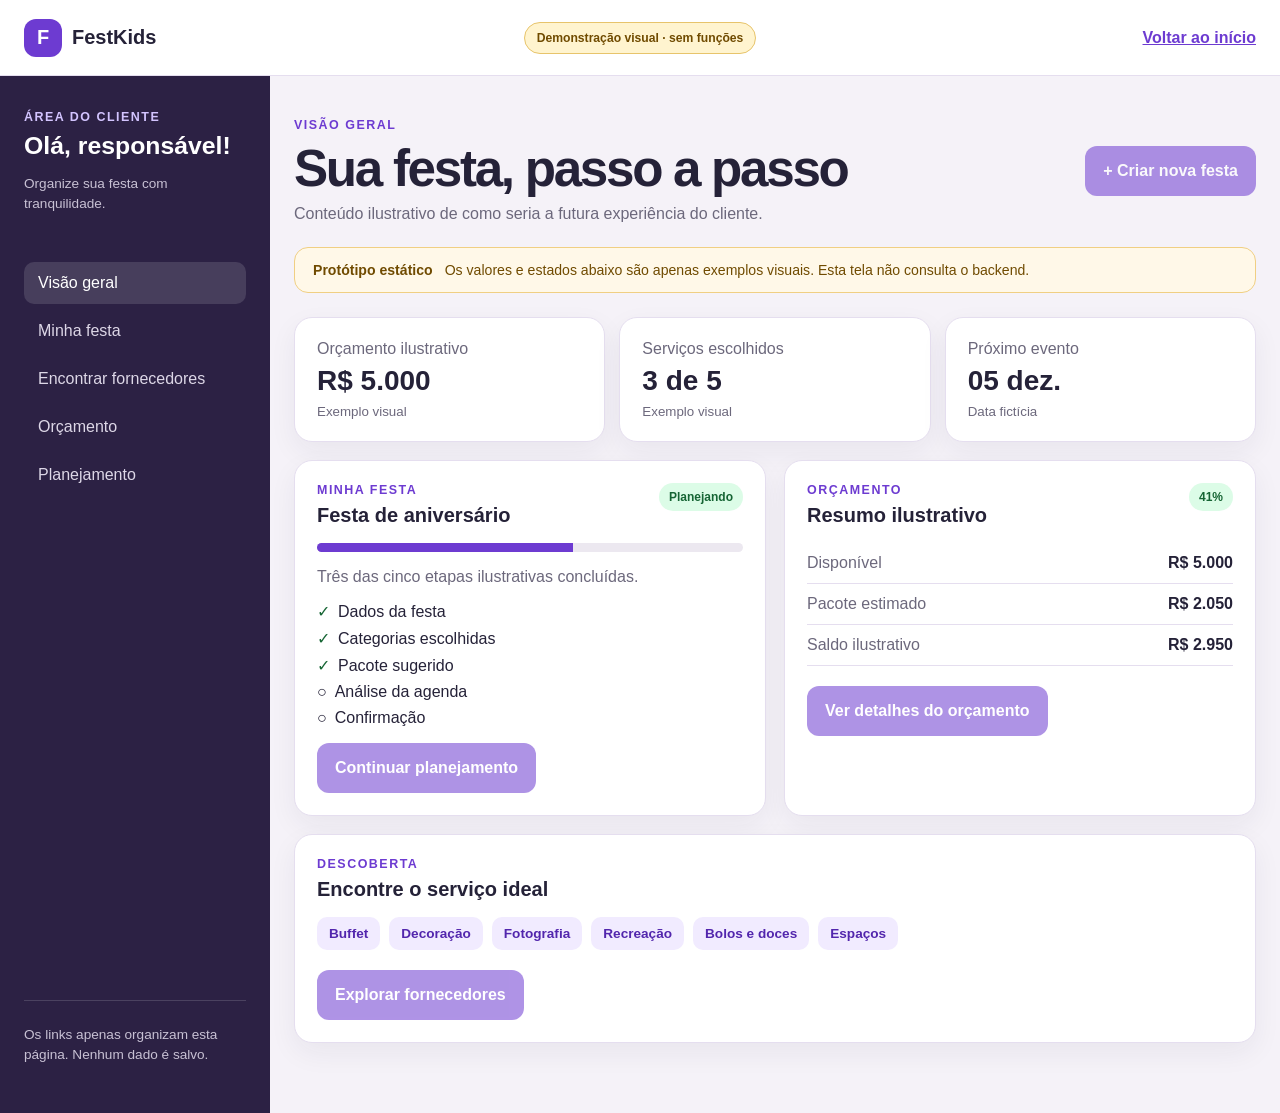
==== frontend/cliente-demo.html @ 323ec82f "feat: separa demonstracoes de cliente e fornecedor" ====
<!DOCTYPE html>
<html lang="pt-BR">
<head>
    <meta charset="UTF-8">
    <meta name="viewport" content="width=device-width, initial-scale=1.0">
    <title>FestKids | Demonstração do cliente</title>
    <link rel="stylesheet" href="css/styles.css">
</head>
<body class="corpo-demo cliente-demo">
    <header class="barra-demo">
        <a class="marca" href="index.html"><span class="marca-icone">F</span><span>FestKids</span></a>
        <span class="selo-demo">Demonstração visual · sem funções</span>
        <a class="voltar-demo" href="index.html">Voltar ao início</a>
    </header>
    <div class="estrutura-demo">
        <aside class="menu-demo" aria-label="Menu ilustrativo do cliente">
            <div><p class="etiqueta">Área do cliente</p><h1>Olá, responsável!</h1><p>Organize sua festa com tranquilidade.</p></div>
            <nav>
                <a class="selecionado" href="#visao-geral">Visão geral</a>
                <a href="#festa">Minha festa</a>
                <a href="#fornecedores">Encontrar fornecedores</a>
                <a href="#orcamento">Orçamento</a>
                <a href="#planejamento">Planejamento</a>
            </nav>
            <p class="nota-demo">Os links apenas organizam esta página. Nenhum dado é salvo.</p>
        </aside>
        <main class="conteudo-demo" id="visao-geral">
            <section class="cabecalho-demo">
                <div><p class="etiqueta">Visão geral</p><h2>Sua festa, passo a passo</h2><p>Conteúdo ilustrativo de como seria a futura experiência do cliente.</p></div>
                <button type="button" disabled>+ Criar nova festa</button>
            </section>
            <section class="aviso-demo"><strong>Protótipo estático</strong><span>Os valores e estados abaixo são apenas exemplos visuais. Esta tela não consulta o backend.</span></section>
            <section class="indicadores-demo" aria-label="Indicadores ilustrativos">
                <article><span>Orçamento ilustrativo</span><strong>R$ 5.000</strong><small>Exemplo visual</small></article>
                <article><span>Serviços escolhidos</span><strong>3 de 5</strong><small>Exemplo visual</small></article>
                <article><span>Próximo evento</span><strong>05 dez.</strong><small>Data fictícia</small></article>
            </section>
            <div class="grade-dashboard-demo">
                <section class="cartao-dashboard-demo" id="festa">
                    <div class="cabecalho-cartao-demo"><div><p class="etiqueta">Minha festa</p><h3>Festa de aniversário</h3></div><span class="status-demo">Planejando</span></div>
                    <div class="progresso-demo"><span style="width: 60%"></span></div>
                    <p>Três das cinco etapas ilustrativas concluídas.</p>
                    <ul class="lista-demo"><li class="concluido">Dados da festa</li><li class="concluido">Categorias escolhidas</li><li class="concluido">Pacote sugerido</li><li>Análise da agenda</li><li>Confirmação</li></ul>
                    <button type="button" disabled>Continuar planejamento</button>
                </section>
                <section class="cartao-dashboard-demo" id="orcamento">
                    <div class="cabecalho-cartao-demo"><div><p class="etiqueta">Orçamento</p><h3>Resumo ilustrativo</h3></div><span class="percentual-demo">41%</span></div>
                    <dl class="resumo-valores-demo"><div><dt>Disponível</dt><dd>R$ 5.000</dd></div><div><dt>Pacote estimado</dt><dd>R$ 2.050</dd></div><div><dt>Saldo ilustrativo</dt><dd>R$ 2.950</dd></div></dl>
                    <button type="button" disabled>Ver detalhes do orçamento</button>
                </section>
                <section class="cartao-dashboard-demo largo" id="fornecedores">
                    <div class="cabecalho-cartao-demo"><div><p class="etiqueta">Descoberta</p><h3>Encontre o serviço ideal</h3></div></div>
                    <div class="categorias-demo"><span>Buffet</span><span>Decoração</span><span>Fotografia</span><span>Recreação</span><span>Bolos e doces</span><span>Espaços</span></div>
                    <button type="button" disabled>Explorar fornecedores</button>
                </section>
            </div>
        </main>
    </div>
</body>
</html>
---- frontend/css/styles.css ----
:root {
    --cor-fundo: #fff9f2;
    --cor-superficie: #ffffff;
    --cor-primaria: #6d3bd1;
    --cor-primaria-escura: #5226ad;
    --cor-destaque: #9f3d16;
    --cor-texto: #252238;
    --cor-texto-suave: #6c687c;
    --cor-borda: #e5deef;
    --cor-sucesso: #166534;
    --cor-sucesso-fundo: #dcfce7;
    --cor-erro: #a32323;
    --cor-erro-fundo: #fee2e2;
    --sombra: 0 20px 50px rgba(67, 42, 112, 0.12);
}

* {
    box-sizing: border-box;
}

body {
    min-height: 100vh;
    margin: 0;
    color: var(--cor-texto);
    background:
        radial-gradient(circle at 8% 12%, #ffe0d2 0 7%, transparent 7.5%),
        radial-gradient(circle at 88% 82%, #e2d7ff 0 9%, transparent 9.5%),
        var(--cor-fundo);
    font-family: Arial, Helvetica, sans-serif;
}

.cabecalho {
    display: flex;
    align-items: center;
    justify-content: space-between;
    width: min(1120px, calc(100% - 40px));
    margin: 0 auto;
    padding: 24px 0;
}

.marca {
    display: inline-flex;
    gap: 10px;
    align-items: center;
    color: var(--cor-texto);
    font-size: 1.25rem;
    font-weight: 700;
    text-decoration: none;
}

.marca-icone {
    display: grid;
    width: 38px;
    height: 38px;
    place-items: center;
    color: white;
    background: var(--cor-primaria);
    border-radius: 12px;
}

.identificacao-pagina {
    color: var(--cor-texto-suave);
    font-size: 0.9rem;
}

.pagina-inicial {
    width: min(1180px, calc(100% - 40px));
    margin: 0 auto;
    padding: 44px 0 80px;
}

.hero-inicial {
    display: grid;
    grid-template-columns: minmax(0, 1.35fr) minmax(320px, 0.65fr);
    gap: 58px;
    align-items: center;
    min-height: 540px;
}

.hero-inicial h1 {
    max-width: 760px;
    margin: 12px 0 22px;
    font-size: clamp(3rem, 7vw, 5.7rem);
    line-height: 0.96;
    letter-spacing: -0.06em;
}

.acoes-iniciais,
.links-area {
    display: flex;
    flex-wrap: wrap;
    gap: 12px;
}

.acoes-iniciais { margin-top: 30px; }

.botao-link,
.links-area a {
    display: inline-flex;
    align-items: center;
    justify-content: center;
    min-height: 48px;
    padding: 0 18px;
    color: white;
    background: var(--cor-primaria);
    border-radius: 12px;
    font-weight: 700;
    text-decoration: none;
}

.botao-link.secundario {
    color: var(--cor-primaria);
    background: white;
    border: 1px solid var(--cor-borda);
}

.resumo-produto {
    padding: 30px;
    background: rgba(255, 255, 255, 0.86);
    border: 1px solid var(--cor-borda);
    border-radius: 28px;
    box-shadow: var(--sombra);
}

.resumo-produto ol {
    display: grid;
    gap: 18px;
    margin: 22px 0 0;
    padding: 0;
    list-style: none;
}

.resumo-produto li {
    display: flex;
    gap: 14px;
    align-items: center;
    color: var(--cor-texto-suave);
    line-height: 1.45;
}

.resumo-produto li strong,
.icone-area {
    display: grid;
    flex: 0 0 42px;
    width: 42px;
    height: 42px;
    place-items: center;
    color: var(--cor-primaria);
    background: #eee7ff;
    border-radius: 13px;
    font-size: 0.8rem;
}

.secao-areas { padding-top: 70px; }

.cabecalho-secao {
    display: flex;
    gap: 24px;
    align-items: end;
    justify-content: space-between;
    margin-bottom: 26px;
}

.cabecalho-secao h2 {
    margin: 8px 0 0;
    font-size: clamp(2rem, 4vw, 3.2rem);
    letter-spacing: -0.04em;
}

.cabecalho-secao > p {
    max-width: 380px;
    margin: 0;
    color: var(--cor-texto-suave);
    line-height: 1.6;
}

.grade-areas {
    display: grid;
    grid-template-columns: repeat(3, minmax(0, 1fr));
    gap: 18px;
}

.cartao-area {
    display: flex;
    flex-direction: column;
    min-height: 330px;
    padding: 28px;
    background: white;
    border: 1px solid var(--cor-borda);
    border-radius: 24px;
    box-shadow: 0 14px 38px rgba(67, 42, 112, 0.08);
}

.cartao-area.destaque {
    background: linear-gradient(145deg, #ffffff, #f3edff);
    border-color: #cbbcf0;
}

.cartao-area .etiqueta { margin-top: 24px; }

.cartao-area h3 {
    margin: 9px 0 12px;
    font-size: 1.5rem;
}

.cartao-area > p:not(.etiqueta) {
    margin: 0 0 26px;
    color: var(--cor-texto-suave);
    line-height: 1.6;
}

.links-area { margin-top: auto; }

.links-area a {
    min-height: 42px;
    padding: 0 13px;
    font-size: 0.85rem;
}

.links-area a + a {
    color: var(--cor-primaria);
    background: #eee7ff;
}

.aviso-escopo {
    display: flex;
    gap: 18px;
    align-items: center;
    margin-top: 22px;
    padding: 20px 24px;
    color: #704b00;
    background: #fff8e8;
    border: 1px solid #f0cf83;
    border-radius: 18px;
}

.aviso-escopo p {
    margin: 0;
    line-height: 1.55;
}

.conteudo-principal {
    display: grid;
    grid-template-columns: minmax(0, 1fr) minmax(340px, 480px);
    gap: 72px;
    align-items: center;
    width: min(1120px, calc(100% - 40px));
    min-height: calc(100vh - 110px);
    margin: 0 auto;
    padding: 40px 0 80px;
}

.apresentacao h1 {
    max-width: 680px;
    margin: 10px 0 20px;
    font-size: clamp(2.3rem, 5vw, 4.4rem);
    line-height: 1.02;
    letter-spacing: -0.05em;
}

.etiqueta {
    margin: 0;
    color: var(--cor-primaria);
    font-size: 0.78rem;
    font-weight: 700;
    letter-spacing: 0.12em;
    text-transform: uppercase;
}

.texto-apresentacao {
    max-width: 590px;
    margin: 0;
    color: var(--cor-texto-suave);
    font-size: 1.08rem;
    line-height: 1.7;
}

.fluxo {
    display: flex;
    flex-wrap: wrap;
    gap: 18px;
    margin: 38px 0 0;
    padding: 0;
    list-style: none;
}

.fluxo li {
    display: flex;
    gap: 8px;
    align-items: center;
    color: var(--cor-texto-suave);
    font-size: 0.9rem;
}

.fluxo strong {
    display: grid;
    width: 27px;
    height: 27px;
    place-items: center;
    color: var(--cor-primaria);
    background: #eee7ff;
    border-radius: 50%;
}

.cartao-formulario {
    padding: 34px;
    background: var(--cor-superficie);
    border: 1px solid rgba(109, 59, 209, 0.1);
    border-radius: 24px;
    box-shadow: var(--sombra);
}

.cabecalho-formulario h2 {
    margin: 8px 0;
    font-size: 1.65rem;
}

.cabecalho-formulario > p:last-child {
    margin: 0 0 26px;
    color: var(--cor-texto-suave);
}

.campo {
    margin-bottom: 18px;
}

.campo label {
    display: block;
    margin-bottom: 7px;
    font-size: 0.92rem;
    font-weight: 700;
}

.campo input {
    width: 100%;
    min-height: 48px;
    padding: 0 14px;
    color: var(--cor-texto);
    background: #fdfcff;
    border: 1px solid var(--cor-borda);
    border-radius: 12px;
    font: inherit;
}

.campo select,
.campo textarea {
    width: 100%;
    min-height: 48px;
    padding: 12px 14px;
    color: var(--cor-texto);
    background: #fdfcff;
    border: 1px solid var(--cor-borda);
    border-radius: 12px;
    font: inherit;
}

.campo textarea {
    resize: vertical;
}

.campo input:focus-visible,
.campo select:focus-visible,
.campo textarea:focus-visible {
    border-color: var(--cor-primaria);
    outline: 3px solid rgba(109, 59, 209, 0.16);
    outline-offset: 2px;
}

.mensagem:not(:empty) {
    margin-bottom: 16px;
    padding: 12px 14px;
    border-radius: 10px;
    font-size: 0.92rem;
    line-height: 1.45;
}

.mensagem.sucesso {
    color: var(--cor-sucesso);
    background: var(--cor-sucesso-fundo);
}

.mensagem.erro {
    color: var(--cor-erro);
    background: var(--cor-erro-fundo);
}

button {
    width: 100%;
    min-height: 50px;
    color: white;
    background: var(--cor-primaria);
    border: 0;
    border-radius: 12px;
    font: inherit;
    font-weight: 700;
    cursor: pointer;
}

button:hover {
    background: var(--cor-primaria-escura);
}

button:focus-visible {
    outline: 3px solid var(--cor-destaque);
    outline-offset: 3px;
}

button:disabled {
    cursor: wait;
    opacity: 0.65;
}

.navegacao {
    display: flex;
    gap: 6px;
    padding: 5px;
    overflow-x: auto;
    background: rgba(255, 255, 255, 0.72);
    border: 1px solid var(--cor-borda);
    border-radius: 14px;
}

.navegacao a {
    padding: 9px 13px;
    color: var(--cor-texto-suave);
    border-radius: 9px;
    font-size: 0.88rem;
    font-weight: 700;
    text-decoration: none;
    white-space: nowrap;
}

.navegacao a:hover,
.navegacao a.ativo {
    color: white;
    background: var(--cor-primaria);
}

.pagina-gestao {
    width: min(1180px, calc(100% - 40px));
    margin: 0 auto;
    padding: 36px 0 80px;
}

.titulo-gestao {
    display: flex;
    gap: 24px;
    align-items: end;
    justify-content: space-between;
    margin-bottom: 30px;
}

.titulo-gestao h1 {
    margin: 5px 0 7px;
    font-size: clamp(2.2rem, 5vw, 4rem);
    letter-spacing: -0.045em;
}

.titulo-gestao p:last-child {
    margin: 0;
    color: var(--cor-texto-suave);
}

.selo {
    padding: 10px 14px;
    color: var(--cor-primaria);
    background: #eee7ff;
    border-radius: 999px;
    font-size: 0.8rem;
    font-weight: 700;
    white-space: nowrap;
}

.painel-contexto {
    display: grid;
    grid-template-columns: repeat(3, minmax(0, 1fr));
    gap: 12px;
    margin-bottom: 14px;
}

.painel-contexto > div {
    display: flex;
    gap: 13px;
    align-items: flex-start;
    padding: 17px;
    background: rgba(255, 255, 255, 0.82);
    border: 1px solid var(--cor-borda);
    border-radius: 16px;
}

.painel-contexto .recurso-futuro {
    background: #fff8e8;
    border-color: #f0cf83;
}

.numero-contexto {
    display: grid;
    flex: 0 0 34px;
    width: 34px;
    height: 34px;
    place-items: center;
    color: var(--cor-primaria);
    background: #eee7ff;
    border-radius: 10px;
    font-size: 0.72rem;
    font-weight: 700;
}

.painel-contexto p {
    margin: 0;
    color: var(--cor-texto-suave);
    font-size: 0.85rem;
    line-height: 1.45;
}

.painel-contexto strong {
    display: block;
    margin-bottom: 3px;
    color: var(--cor-texto);
}

.atalho-contexto {
    display: flex;
    gap: 18px;
    align-items: center;
    justify-content: space-between;
    margin-bottom: 24px;
    padding: 14px 18px;
    color: var(--cor-primaria-escura);
    background: #eee7ff;
    border-radius: 14px;
}

.atalho-contexto p { margin: 0; }

.atalho-contexto a {
    flex: 0 0 auto;
    color: var(--cor-primaria-escura);
    font-weight: 700;
}

.grade-gestao {
    display: grid;
    grid-template-columns: minmax(320px, 410px) minmax(0, 1fr);
    gap: 26px;
    align-items: start;
}

.cartao-lista {
    min-width: 0;
    padding: 30px;
    background: var(--cor-superficie);
    border: 1px solid rgba(109, 59, 209, 0.1);
    border-radius: 24px;
    box-shadow: var(--sombra);
}

.cabecalho-lista {
    display: flex;
    gap: 18px;
    align-items: center;
    justify-content: space-between;
    margin-bottom: 22px;
}

.cabecalho-lista h2 {
    margin: 7px 0 0;
    font-size: 1.45rem;
}

.estado-lista {
    margin-bottom: 14px;
    color: var(--cor-texto-suave);
    font-size: 0.9rem;
}

.lista-registros {
    display: grid;
    gap: 12px;
}

.registro {
    display: flex;
    gap: 18px;
    align-items: center;
    justify-content: space-between;
    padding: 18px;
    background: #fdfcff;
    border: 1px solid var(--cor-borda);
    border-radius: 14px;
}

.registro h3 {
    margin: 0 0 7px;
    font-size: 1rem;
}

.registro p {
    margin: 3px 0;
    color: var(--cor-texto-suave);
    font-size: 0.84rem;
    overflow-wrap: anywhere;
}

.acoes-registro {
    display: flex;
    gap: 7px;
    flex: 0 0 auto;
}

button.botao-pequeno,
button.botao-acao,
button.botao-secundario {
    width: auto;
    min-height: 38px;
    padding: 8px 12px;
}

button.botao-pequeno,
button.botao-acao {
    color: var(--cor-primaria);
    background: #eee7ff;
}

button.botao-acao.perigo {
    color: var(--cor-erro);
    background: var(--cor-erro-fundo);
}

button.botao-secundario {
    color: var(--cor-texto-suave);
    background: transparent;
    border: 1px solid var(--cor-borda);
}

.acoes-formulario {
    display: flex;
    gap: 10px;
    align-items: center;
}

.acoes-formulario > button:first-child {
    flex: 1;
}

.campo-checkbox {
    display: flex;
    gap: 10px;
    align-items: flex-start;
    margin: 4px 0 20px;
    color: var(--cor-texto-suave);
    font-size: 0.9rem;
    line-height: 1.4;
}

.campo-checkbox input {
    width: 18px;
    height: 18px;
    accent-color: var(--cor-primaria);
}

.linha-campos {
    display: grid;
    grid-template-columns: 1fr 1fr;
    gap: 12px;
}

.pagina-planejamento {
    width: min(1180px, calc(100% - 40px));
    margin: 0 auto;
    padding: 36px 0 80px;
}

.titulo-planejamento {
    display: flex;
    gap: 24px;
    align-items: end;
    justify-content: space-between;
    margin-bottom: 30px;
}

.titulo-planejamento h1 {
    max-width: 720px;
    margin: 6px 0 10px;
    font-size: clamp(2.2rem, 5vw, 4rem);
    line-height: 1.05;
    letter-spacing: -0.045em;
}

.titulo-planejamento p:last-child {
    margin: 0;
    color: var(--cor-texto-suave);
}

.navegacao-etapas {
    overflow-x: auto;
    padding: 8px;
    background: rgba(255, 255, 255, 0.78);
    border: 1px solid var(--cor-borda);
    border-radius: 20px;
    box-shadow: 0 12px 34px rgba(67, 42, 112, 0.08);
}

.navegacao-etapas ol {
    display: grid;
    grid-template-columns: repeat(5, minmax(150px, 1fr));
    gap: 8px;
    min-width: 800px;
    margin: 0;
    padding: 0;
    list-style: none;
}

.navegacao-etapas a {
    display: flex;
    gap: 10px;
    align-items: center;
    min-height: 70px;
    padding: 12px;
    color: var(--cor-texto-suave);
    border: 2px solid transparent;
    border-radius: 14px;
    text-decoration: none;
}

.navegacao-etapas a:hover {
    color: var(--cor-primaria);
    background: #f7f3ff;
}

.navegacao-etapas a[aria-current="step"] {
    color: var(--cor-primaria-escura);
    background: #eee7ff;
    border-color: #c9b8f2;
}

a:focus-visible {
    outline: 3px solid var(--cor-destaque);
    outline-offset: 3px;
}

.grupo-categorias input:focus-visible {
    outline: 3px solid var(--cor-destaque);
    outline-offset: 3px;
}

.numero-etapa {
    display: grid;
    flex: 0 0 34px;
    width: 34px;
    height: 34px;
    place-items: center;
    color: var(--cor-primaria);
    background: white;
    border: 1px solid var(--cor-borda);
    border-radius: 50%;
    font-weight: 700;
}

.navegacao-etapas strong,
.navegacao-etapas small {
    display: block;
}

.navegacao-etapas small {
    margin-top: 3px;
    font-size: 0.74rem;
}

.estado-etapa {
    margin: 22px 0 10px;
    color: var(--cor-primaria);
    font-size: 0.85rem;
    font-weight: 700;
}

.paineis-planejamento {
    min-height: 290px;
}

.painel-etapa {
    padding: 38px;
    background: var(--cor-superficie);
    border: 1px solid rgba(109, 59, 209, 0.1);
    border-radius: 24px;
    box-shadow: var(--sombra);
}

.painel-etapa[hidden] {
    display: none;
}

.painel-etapa:focus {
    outline: 3px solid var(--cor-primaria);
    outline-offset: 4px;
}

.painel-etapa h2 {
    margin: 8px 0 12px;
    font-size: clamp(1.7rem, 4vw, 2.5rem);
}

.painel-etapa > p:not(.etiqueta) {
    max-width: 720px;
    margin: 0;
    color: var(--cor-texto-suave);
    line-height: 1.7;
}

.link-acao {
    display: inline-flex;
    margin-top: 24px;
    padding: 12px 17px;
    color: white;
    background: var(--cor-primaria);
    border-radius: 11px;
    font-weight: 700;
    text-decoration: none;
}

.bloco-interacao {
    max-width: 900px;
    margin-top: 28px;
    padding-top: 26px;
    border-top: 1px solid var(--cor-borda);
}

.mensagem-planejamento {
    min-height: 24px;
    margin: 8px 0 16px;
    color: var(--cor-texto-suave);
    font-size: 0.9rem;
}

.mensagem-planejamento.sucesso,
.mensagem-planejamento.erro {
    padding: 12px 14px;
    border-radius: 10px;
}

.mensagem-planejamento.sucesso {
    color: var(--cor-sucesso);
    background: var(--cor-sucesso-fundo);
}

.mensagem-planejamento.erro {
    color: var(--cor-erro);
    background: var(--cor-erro-fundo);
}

.acoes-planejamento {
    display: flex;
    gap: 12px;
    align-items: center;
}

.acoes-planejamento button {
    width: auto;
    padding: 0 20px;
}

.link-secundario {
    padding: 12px 4px;
    color: var(--cor-primaria);
    font-weight: 700;
}

.resumo-festa {
    padding: 14px 16px;
    color: var(--cor-primaria-escura) !important;
    background: #f4efff;
    border-radius: 12px;
    font-weight: 700;
}

.grupo-categorias {
    display: grid;
    grid-template-columns: repeat(3, minmax(0, 1fr));
    gap: 10px;
    margin: 22px 0 18px;
    padding: 0;
    border: 0;
}

.grupo-categorias legend {
    grid-column: 1 / -1;
    margin-bottom: 4px;
    font-weight: 700;
}

.grupo-categorias label {
    display: flex;
    gap: 9px;
    align-items: center;
    min-height: 48px;
    padding: 10px 12px;
    background: #fdfcff;
    border: 1px solid var(--cor-borda);
    border-radius: 11px;
    cursor: pointer;
}

.grupo-categorias input {
    width: 18px;
    height: 18px;
    accent-color: var(--cor-primaria);
}

.grupo-categorias label:has(input:checked) {
    color: var(--cor-primaria-escura);
    background: #eee7ff;
    border-color: #bda8ec;
}

.resultado-sugestao {
    margin-top: 28px;
}

.titulo-resultado {
    margin: 0 0 14px;
    font-size: 1.25rem;
}

.grade-resultado {
    display: grid;
    grid-template-columns: repeat(2, minmax(0, 1fr));
    gap: 12px;
}

.item-pacote {
    padding: 18px;
    background: #fdfcff;
    border: 1px solid var(--cor-borda);
    border-radius: 14px;
}

.item-pacote h4 {
    margin: 8px 0 5px;
    font-size: 1rem;
}

.item-pacote p {
    margin: 0 0 12px !important;
    font-size: 0.88rem;
}

.item-pacote strong {
    color: var(--cor-primaria-escura);
}

.resultado-orcamento {
    display: grid;
    gap: 16px;
    margin-top: 24px;
}

.situacao-orcamento {
    border: 1px solid;
    border-radius: 16px;
    padding: 18px;
}

.situacao-orcamento h3,
.situacao-orcamento p {
    margin: 0;
}

.situacao-orcamento p {
    margin-top: 6px;
}

.situacao-orcamento.viavel {
    background: #edfff7;
    border-color: #9fdec3;
    color: #155b42;
}

.situacao-orcamento.excedido {
    background: #fff1f3;
    border-color: #f2a9b3;
    color: #8e2637;
}

.grade-orcamento {
    display: grid;
    grid-template-columns: repeat(4, minmax(0, 1fr));
    gap: 12px;
}

.indicador-orcamento {
    background: #fff;
    border: 1px solid var(--cor-borda);
    border-radius: 14px;
    display: grid;
    gap: 6px;
    padding: 16px;
}

.indicador-orcamento span {
    color: var(--cor-texto-suave);
    font-size: 0.8rem;
}

.indicador-orcamento strong {
    color: var(--cor-texto);
    font-size: 1rem;
}

.resultado-agenda,
.resultado-confirmacao {
    margin-top: 24px;
}

.resultado-agenda > p {
    margin: 0;
}

.lista-conflitos {
    display: grid;
    gap: 10px;
    margin-top: 14px;
}

.item-conflito {
    background: #fff1f3;
    border: 1px solid #f2a9b3;
    border-radius: 14px;
    color: #8e2637;
    display: grid;
    gap: 4px;
    padding: 16px;
}

.item-conflito span {
    font-size: 0.88rem;
}

.aviso-academico {
    background: #fff8e8;
    border: 1px solid #f0cf83;
    border-radius: 14px;
    color: #704b00;
    display: grid;
    gap: 4px;
    margin-bottom: 18px;
    padding: 16px;
}

.confirmacao-concluida {
    background: #edfff7;
    border: 1px solid #9fdec3;
    border-radius: 16px;
    color: #155b42;
    padding: 20px;
}

.confirmacao-concluida h3,
.confirmacao-concluida p {
    margin: 0;
}

.confirmacao-concluida p {
    margin: 8px 0 14px;
}

.confirmacao-concluida span {
    font-size: 0.78rem;
    font-weight: 700;
    letter-spacing: 0.06em;
}

.categoria-item {
    color: var(--cor-primaria);
    font-size: 0.72rem;
    font-weight: 700;
    letter-spacing: 0.08em;
}

.corpo-demo {
    background: #f5f2f8;
}

.barra-demo {
    display: grid;
    grid-template-columns: 1fr auto 1fr;
    gap: 20px;
    align-items: center;
    min-height: 76px;
    padding: 14px max(24px, calc((100% - 1440px) / 2));
    background: white;
    border-bottom: 1px solid var(--cor-borda);
}

.barra-demo .marca small {
    padding: 4px 7px;
    color: var(--cor-primaria);
    background: #eee7ff;
    border-radius: 7px;
    font-size: 0.65rem;
}

.selo-demo {
    padding: 8px 12px;
    color: #704b00;
    background: #fff4cf;
    border: 1px solid #e7c46b;
    border-radius: 999px;
    font-size: 0.76rem;
    font-weight: 700;
}

.voltar-demo {
    justify-self: end;
    color: var(--cor-primaria);
    font-weight: 700;
}

.estrutura-demo {
    display: grid;
    grid-template-columns: 270px minmax(0, 1fr);
    min-width: 0;
    min-height: calc(100vh - 76px);
}

.menu-demo {
    display: flex;
    flex-direction: column;
    padding: 34px 24px;
    color: white;
    background: #2c2144;
    min-width: 0;
}

.fornecedor-demo .menu-demo { background: #202b3b; }

.menu-demo .etiqueta { color: #d3c4ff; }

.menu-demo h1 {
    margin: 8px 0;
    font-size: 1.55rem;
}

.menu-demo > div > p:last-child,
.nota-demo {
    color: #c8c1d4;
    font-size: 0.85rem;
    line-height: 1.5;
}

.menu-demo nav {
    display: grid;
    gap: 6px;
    margin-top: 34px;
}

.menu-demo nav a {
    padding: 12px 14px;
    color: #ddd7e7;
    border-radius: 10px;
    text-decoration: none;
}

.menu-demo nav a:hover,
.menu-demo nav a.selecionado {
    color: white;
    background: rgba(255, 255, 255, 0.13);
}

.nota-demo {
    margin-top: auto;
    padding-top: 24px;
    border-top: 1px solid rgba(255, 255, 255, 0.15);
}

.conteudo-demo {
    width: min(1160px, calc(100% - 48px));
    min-width: 0;
    margin: 0 auto;
    padding: 42px 0 70px;
}

.cabecalho-demo {
    display: flex;
    gap: 24px;
    align-items: center;
    justify-content: space-between;
}

.cabecalho-demo h2 {
    margin: 7px 0;
    font-size: clamp(2rem, 4vw, 3.2rem);
    letter-spacing: -0.045em;
}

.cabecalho-demo p:last-child {
    margin: 0;
    color: var(--cor-texto-suave);
}

.cabecalho-demo button,
.cartao-dashboard-demo button {
    width: auto;
    padding: 0 18px;
}

.corpo-demo button:disabled {
    cursor: not-allowed;
    opacity: 0.55;
}

.aviso-demo {
    display: flex;
    gap: 12px;
    margin: 24px 0;
    padding: 14px 18px;
    color: #704b00;
    background: #fff8e8;
    border: 1px solid #f0cf83;
    border-radius: 14px;
    font-size: 0.88rem;
}

.indicadores-demo {
    display: grid;
    grid-template-columns: repeat(3, minmax(0, 1fr));
    gap: 14px;
    margin-bottom: 18px;
}

.indicadores-demo article,
.cartao-dashboard-demo {
    padding: 22px;
    background: white;
    border: 1px solid var(--cor-borda);
    border-radius: 18px;
    box-shadow: 0 10px 28px rgba(42, 31, 65, 0.06);
}

.indicadores-demo article {
    display: grid;
    gap: 7px;
}

.indicadores-demo span,
.indicadores-demo small,
.cartao-dashboard-demo > p,
.servico-demo span,
.servico-demo small {
    color: var(--cor-texto-suave);
}

.indicadores-demo strong { font-size: 1.75rem; }

.grade-dashboard-demo {
    display: grid;
    grid-template-columns: repeat(2, minmax(0, 1fr));
    gap: 18px;
}

.cartao-dashboard-demo.largo { grid-column: 1 / -1; }

.grade-dashboard-demo > *,
.cabecalho-demo > * { min-width: 0; }

.cabecalho-cartao-demo {
    display: flex;
    gap: 14px;
    align-items: flex-start;
    justify-content: space-between;
}

.cabecalho-cartao-demo h3 {
    margin: 7px 0 16px;
    font-size: 1.25rem;
}

.status-demo,
.percentual-demo {
    padding: 7px 10px;
    color: var(--cor-sucesso);
    background: var(--cor-sucesso-fundo);
    border-radius: 999px;
    font-size: 0.75rem;
    font-weight: 700;
}

.status-demo.neutro {
    color: var(--cor-primaria);
    background: #eee7ff;
}

.progresso-demo {
    height: 9px;
    overflow: hidden;
    background: #ece8f0;
    border-radius: 99px;
}

.progresso-demo span {
    display: block;
    height: 100%;
    background: var(--cor-primaria);
}

.lista-demo {
    display: grid;
    gap: 8px;
    padding: 0;
    list-style: none;
}

.lista-demo li::before { content: "○"; margin-right: 8px; }
.lista-demo li.concluido::before { content: "✓"; color: var(--cor-sucesso); }

.resumo-valores-demo { margin: 0 0 20px; }

.resumo-valores-demo div {
    display: flex;
    justify-content: space-between;
    padding: 11px 0;
    border-bottom: 1px solid var(--cor-borda);
}

.resumo-valores-demo dt { color: var(--cor-texto-suave); }
.resumo-valores-demo dd { margin: 0; font-weight: 700; }

.categorias-demo {
    display: flex;
    flex-wrap: wrap;
    gap: 9px;
    margin-bottom: 20px;
}

.categorias-demo span {
    padding: 9px 12px;
    color: var(--cor-primaria-escura);
    background: #f1ebff;
    border-radius: 10px;
    font-size: 0.85rem;
    font-weight: 700;
}

button.acao-compacta {
    min-height: 36px;
    font-size: 0.8rem;
}

.tabela-demo { display: grid; }

.linha-tabela-demo {
    display: grid;
    grid-template-columns: 1.3fr 1fr 0.7fr 0.7fr;
    gap: 12px;
    align-items: center;
    padding: 13px 0;
    border-top: 1px solid var(--cor-borda);
    font-size: 0.86rem;
}

.linha-tabela-demo.cabecalho {
    color: var(--cor-texto-suave);
    border: 0;
    font-size: 0.75rem;
    font-weight: 700;
    text-transform: uppercase;
}

.agenda-demo {
    display: grid;
    gap: 14px;
    margin: 0 0 20px;
    padding: 0;
    list-style: none;
}

.agenda-demo li { display: flex; gap: 13px; align-items: center; }

.agenda-demo time {
    display: grid;
    width: 48px;
    height: 48px;
    place-items: center;
    color: var(--cor-primaria);
    background: #eee7ff;
    border-radius: 11px;
    font-weight: 700;
}

.agenda-demo time small { margin-top: -12px; font-size: 0.55rem; }
.agenda-demo li > span { display: grid; gap: 3px; color: var(--cor-texto-suave); font-size: 0.82rem; }

.servico-demo {
    display: grid;
    gap: 6px;
    margin-bottom: 20px;
    padding: 18px;
    background: #f8f5fb;
    border-radius: 13px;
}

@media (max-width: 900px) {
    .estrutura-demo { grid-template-columns: 1fr; }
    .menu-demo { display: block; padding: 24px; }
    .menu-demo nav { display: flex; max-width: 100%; overflow-x: auto; margin-top: 20px; }
    .menu-demo nav a { white-space: nowrap; }
    .nota-demo { margin-bottom: 0; border: 0; }
}

@media (max-width: 680px) {
    .barra-demo { grid-template-columns: 1fr auto; }
    .selo-demo { grid-column: 1 / -1; grid-row: 2; justify-self: start; }
    .conteudo-demo { width: min(100% - 28px, 1160px); padding-top: 28px; }
    .cabecalho-demo { align-items: flex-start; flex-direction: column; }
    .indicadores-demo,
    .grade-dashboard-demo { grid-template-columns: 1fr; }
    .cartao-dashboard-demo.largo { grid-column: auto; }
    .aviso-demo { flex-direction: column; }
    .linha-tabela-demo { grid-template-columns: 1fr 1fr; }
    .linha-tabela-demo.cabecalho { display: none; }
}

@media (max-width: 820px) {
    .hero-inicial,
    .grade-areas { grid-template-columns: 1fr; }

    .hero-inicial {
        gap: 34px;
        min-height: auto;
    }

    .cabecalho-secao {
        align-items: flex-start;
        flex-direction: column;
    }

    .cartao-area { min-height: 0; }

    .conteudo-principal {
        grid-template-columns: 1fr;
        gap: 40px;
        padding-top: 24px;
    }

    .apresentacao h1 {
        font-size: clamp(2.2rem, 11vw, 3.7rem);
    }

    .cabecalho {
        align-items: flex-start;
        flex-direction: column;
        gap: 16px;
    }

    .navegacao {
        width: 100%;
    }

    .grade-gestao {
        grid-template-columns: 1fr;
    }

    .painel-contexto { grid-template-columns: 1fr; }

    .titulo-gestao {
        align-items: flex-start;
        flex-direction: column;
    }

    .titulo-planejamento {
        align-items: flex-start;
        flex-direction: column;
    }

    .grupo-categorias {
        grid-template-columns: repeat(2, minmax(0, 1fr));
    }

    .grade-orcamento {
        grid-template-columns: repeat(2, minmax(0, 1fr));
    }
}

@media (max-width: 520px) {
    .cabecalho,
    .conteudo-principal,
    .pagina-inicial {
        width: min(100% - 28px, 1120px);
    }

    .pagina-inicial { padding-top: 22px; }

    .hero-inicial h1 { font-size: clamp(2.6rem, 15vw, 4rem); }

    .acoes-iniciais,
    .acoes-iniciais .botao-link,
    .links-area,
    .links-area a { width: 100%; }

    .aviso-escopo {
        align-items: flex-start;
        flex-direction: column;
    }

    .identificacao-pagina {
        display: none;
    }

    .cartao-formulario {
        padding: 24px 20px;
        border-radius: 18px;
    }

    .fluxo {
        display: grid;
    }

    .pagina-gestao {
        width: min(100% - 28px, 1180px);
        padding-top: 20px;
    }

    .pagina-planejamento {
        width: min(100% - 28px, 1180px);
        padding-top: 20px;
    }

    .painel-etapa {
        padding: 26px 20px;
        border-radius: 18px;
    }

    .grupo-categorias,
    .grade-resultado,
    .grade-orcamento {
        grid-template-columns: 1fr;
    }

    .acoes-planejamento {
        align-items: stretch;
        flex-direction: column;
    }

    .acoes-planejamento button {
        width: 100%;
    }

    .linha-campos {
        grid-template-columns: 1fr;
        gap: 0;
    }

    .cartao-lista {
        padding: 22px 18px;
        border-radius: 18px;
    }

    .registro {
        align-items: flex-start;
        flex-direction: column;
    }

    .acoes-registro {
        width: 100%;
    }

    .acoes-registro button {
        flex: 1;
    }

    .atalho-contexto {
        align-items: flex-start;
        flex-direction: column;
    }
}
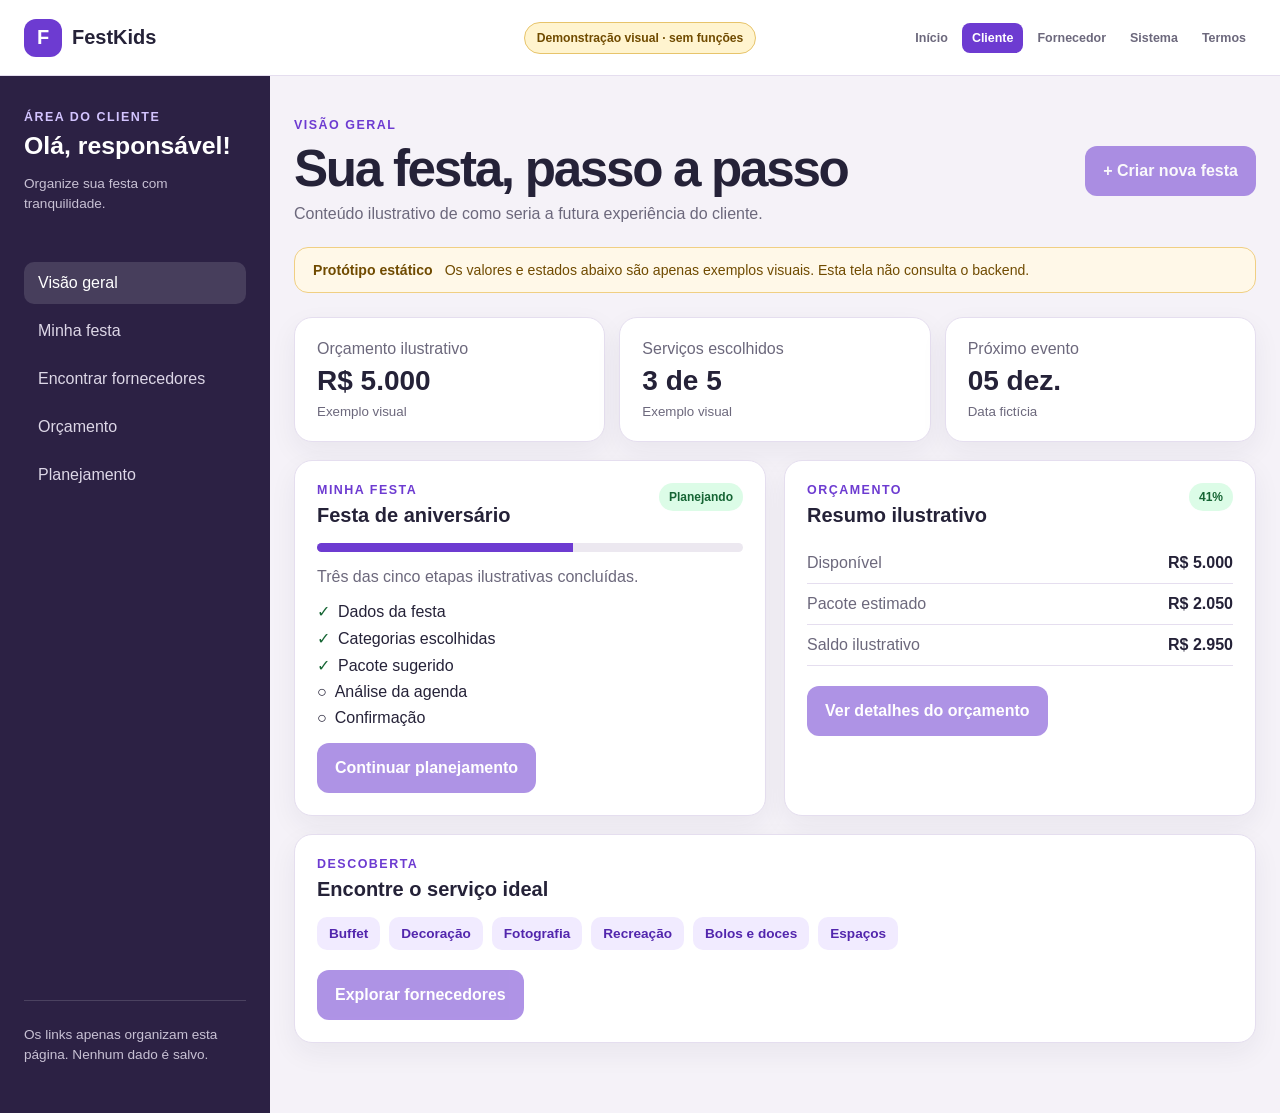
==== commit 6393de14: "feat: integra demonstracoes e termos de uso" ====
--- a/frontend/cliente-demo.html
+++ b/frontend/cliente-demo.html
@@ -10,7 +10,7 @@
     <header class="barra-demo">
         <a class="marca" href="index.html"><span class="marca-icone">F</span><span>FestKids</span></a>
         <span class="selo-demo">Demonstração visual · sem funções</span>
-        <a class="voltar-demo" href="index.html">Voltar ao início</a>
+        <nav class="navegacao-demo" aria-label="Navegação entre experiências"><a href="index.html">Início</a><a class="ativo" aria-current="page" href="cliente-demo.html">Cliente</a><a href="fornecedor-demo.html">Fornecedor</a><a href="planejamento.html">Sistema</a><a href="termos-de-uso.html">Termos</a></nav>
     </header>
     <div class="estrutura-demo">
         <aside class="menu-demo" aria-label="Menu ilustrativo do cliente">
--- a/frontend/css/styles.css
+++ b/frontend/css/styles.css
@@ -239,6 +239,18 @@
     line-height: 1.55;
 }
 
+.rodape-portal {
+    display: flex;
+    justify-content: space-between;
+    margin-top: 46px;
+    padding-top: 24px;
+    color: var(--cor-texto-suave);
+    border-top: 1px solid var(--cor-borda);
+    font-size: 0.86rem;
+}
+
+.rodape-portal a { color: var(--cor-primaria); font-weight: 700; }
+
 .conteudo-principal {
     display: grid;
     grid-template-columns: minmax(0, 1fr) minmax(340px, 480px);
@@ -1115,6 +1127,29 @@
     font-weight: 700;
 }
 
+.navegacao-demo {
+    display: flex;
+    gap: 4px;
+    justify-self: end;
+    overflow-x: auto;
+}
+
+.navegacao-demo a {
+    padding: 8px 10px;
+    color: var(--cor-texto-suave);
+    border-radius: 8px;
+    font-size: 0.78rem;
+    font-weight: 700;
+    text-decoration: none;
+    white-space: nowrap;
+}
+
+.navegacao-demo a:hover,
+.navegacao-demo a.ativo {
+    color: white;
+    background: var(--cor-primaria);
+}
+
 .estrutura-demo {
     display: grid;
     grid-template-columns: 270px minmax(0, 1fr);
@@ -1398,17 +1433,132 @@
     border-radius: 13px;
 }
 
+.pagina-termos {
+    width: min(1060px, calc(100% - 40px));
+    margin: 0 auto;
+    padding: 54px 0 80px;
+}
+
+.cabecalho-termos {
+    max-width: 800px;
+}
+
+.cabecalho-termos h1 {
+    margin: 8px 0 14px;
+    font-size: clamp(3rem, 7vw, 5.5rem);
+    line-height: 1;
+    letter-spacing: -0.055em;
+}
+
+.cabecalho-termos > p:not(.etiqueta) {
+    margin: 0 0 18px;
+    color: var(--cor-texto-suave);
+    font-size: 1.08rem;
+}
+
+.cabecalho-termos > span {
+    color: var(--cor-primaria);
+    font-size: 0.82rem;
+    font-weight: 700;
+}
+
+.pagina-termos > .aviso-demo { margin: 34px 0; }
+
+.conteudo-termos {
+    display: grid;
+    grid-template-columns: 220px minmax(0, 1fr);
+    gap: 42px;
+    align-items: start;
+}
+
+.conteudo-termos > nav {
+    display: grid;
+    gap: 6px;
+    position: sticky;
+    top: 20px;
+    padding: 20px;
+    background: white;
+    border: 1px solid var(--cor-borda);
+    border-radius: 16px;
+}
+
+.conteudo-termos > nav strong { margin-bottom: 8px; }
+
+.conteudo-termos > nav a {
+    padding: 7px 0;
+    color: var(--cor-texto-suave);
+    font-size: 0.84rem;
+    text-decoration: none;
+}
+
+.conteudo-termos > nav a:hover { color: var(--cor-primaria); }
+
+.conteudo-termos article {
+    display: grid;
+    gap: 12px;
+}
+
+.conteudo-termos article section {
+    display: grid;
+    grid-template-columns: 44px minmax(0, 1fr);
+    gap: 16px;
+    padding: 26px;
+    background: white;
+    border: 1px solid var(--cor-borda);
+    border-radius: 18px;
+}
+
+.conteudo-termos article section > span {
+    display: grid;
+    width: 38px;
+    height: 38px;
+    place-items: center;
+    color: var(--cor-primaria);
+    background: #eee7ff;
+    border-radius: 10px;
+    font-size: 0.72rem;
+    font-weight: 700;
+}
+
+.conteudo-termos h2 {
+    margin: 4px 0 10px;
+    font-size: 1.25rem;
+}
+
+.conteudo-termos article p {
+    margin: 0;
+    color: var(--cor-texto-suave);
+    line-height: 1.7;
+}
+
+.rodape-termos {
+    display: flex;
+    gap: 20px;
+    align-items: center;
+    justify-content: space-between;
+    margin-top: 30px;
+    padding-top: 24px;
+    border-top: 1px solid var(--cor-borda);
+}
+
+.rodape-termos .botao-link { min-height: 44px; }
+.rodape-termos p { color: var(--cor-texto-suave); font-size: 0.85rem; }
+
 @media (max-width: 900px) {
     .estrutura-demo { grid-template-columns: 1fr; }
     .menu-demo { display: block; padding: 24px; }
     .menu-demo nav { display: flex; max-width: 100%; overflow-x: auto; margin-top: 20px; }
     .menu-demo nav a { white-space: nowrap; }
     .nota-demo { margin-bottom: 0; border: 0; }
+    .conteudo-termos { grid-template-columns: 1fr; }
+    .conteudo-termos > nav { position: static; grid-template-columns: repeat(3, minmax(0, 1fr)); }
+    .conteudo-termos > nav strong { grid-column: 1 / -1; }
 }
 
 @media (max-width: 680px) {
     .barra-demo { grid-template-columns: 1fr auto; }
     .selo-demo { grid-column: 1 / -1; grid-row: 2; justify-self: start; }
+    .navegacao-demo { grid-column: 1 / -1; grid-row: 3; justify-self: stretch; }
     .conteudo-demo { width: min(100% - 28px, 1160px); padding-top: 28px; }
     .cabecalho-demo { align-items: flex-start; flex-direction: column; }
     .indicadores-demo,
@@ -1417,6 +1567,11 @@
     .aviso-demo { flex-direction: column; }
     .linha-tabela-demo { grid-template-columns: 1fr 1fr; }
     .linha-tabela-demo.cabecalho { display: none; }
+    .rodape-portal,
+    .rodape-termos { align-items: flex-start; flex-direction: column; }
+    .pagina-termos { width: min(100% - 28px, 1060px); padding-top: 30px; }
+    .conteudo-termos > nav { grid-template-columns: 1fr 1fr; }
+    .conteudo-termos article section { grid-template-columns: 1fr; padding: 22px; }
 }
 
 @media (max-width: 820px) {
